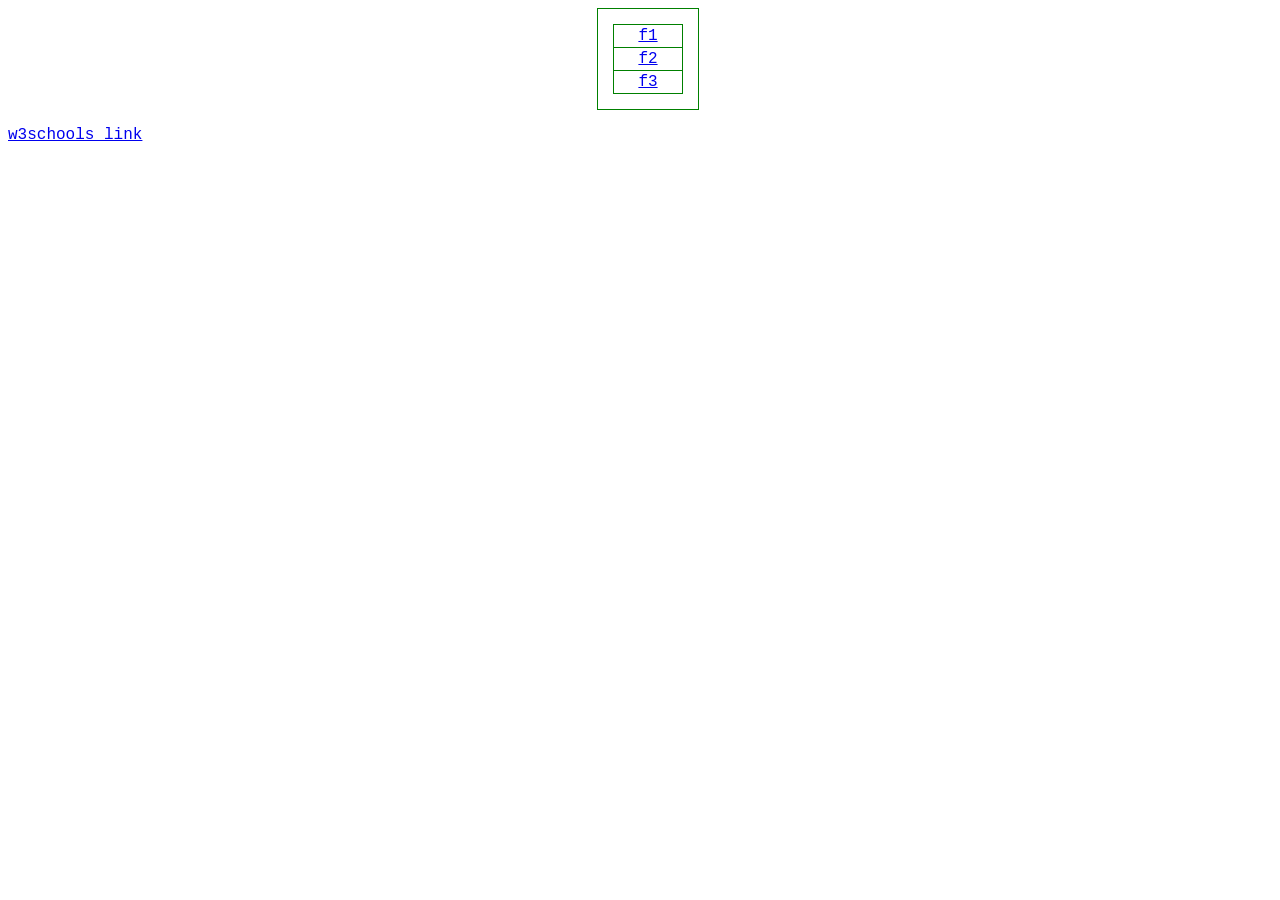
==== index.html @ 2f9ca572 "Add hotel project pages" ====
<!DOCTYPE html>
<html lang="en">

<head>
    <meta charset="UTF-8">
    <meta name="viewport" content="width=device-width, initial-scale=1.0">
    <title>Document</title>
    <style>
        body {
            width: 100%;
            font-family: 'Courier New', Courier, monospace;

        }

        .box {
            margin: auto;
            width: 100px;
            height: 100px;
            border: 1px solid green;
            display: grid;
            place-items: center;
        }

        .box table {
            width: 70%;
            height: 70%;
            border-collapse: collapse;
        }

        .box td {
            border: 1px solid green;
            text-align: center;
        }
    </style>
</head>

<body>
    <div class="box">
        <table>
            <tbody>
                <tr>
                    <td><a href="./f1.html">f1</a></td>
                </tr>
                <tr>
                    <td><a href="./f2.html">f2</a></td>
                </tr>
                <tr>
                    <td><a href="./f3.html">f3</a></td>
                </tr>
            </tbody>
        </table>
    </div>
    <p><a href="https://www.w3schools.com/html/html_links.asp">w3schools link</a>
    </p>
    <p>
    </p>
    <p>
    </p>
    <p>
    </p>
</body>

</html>
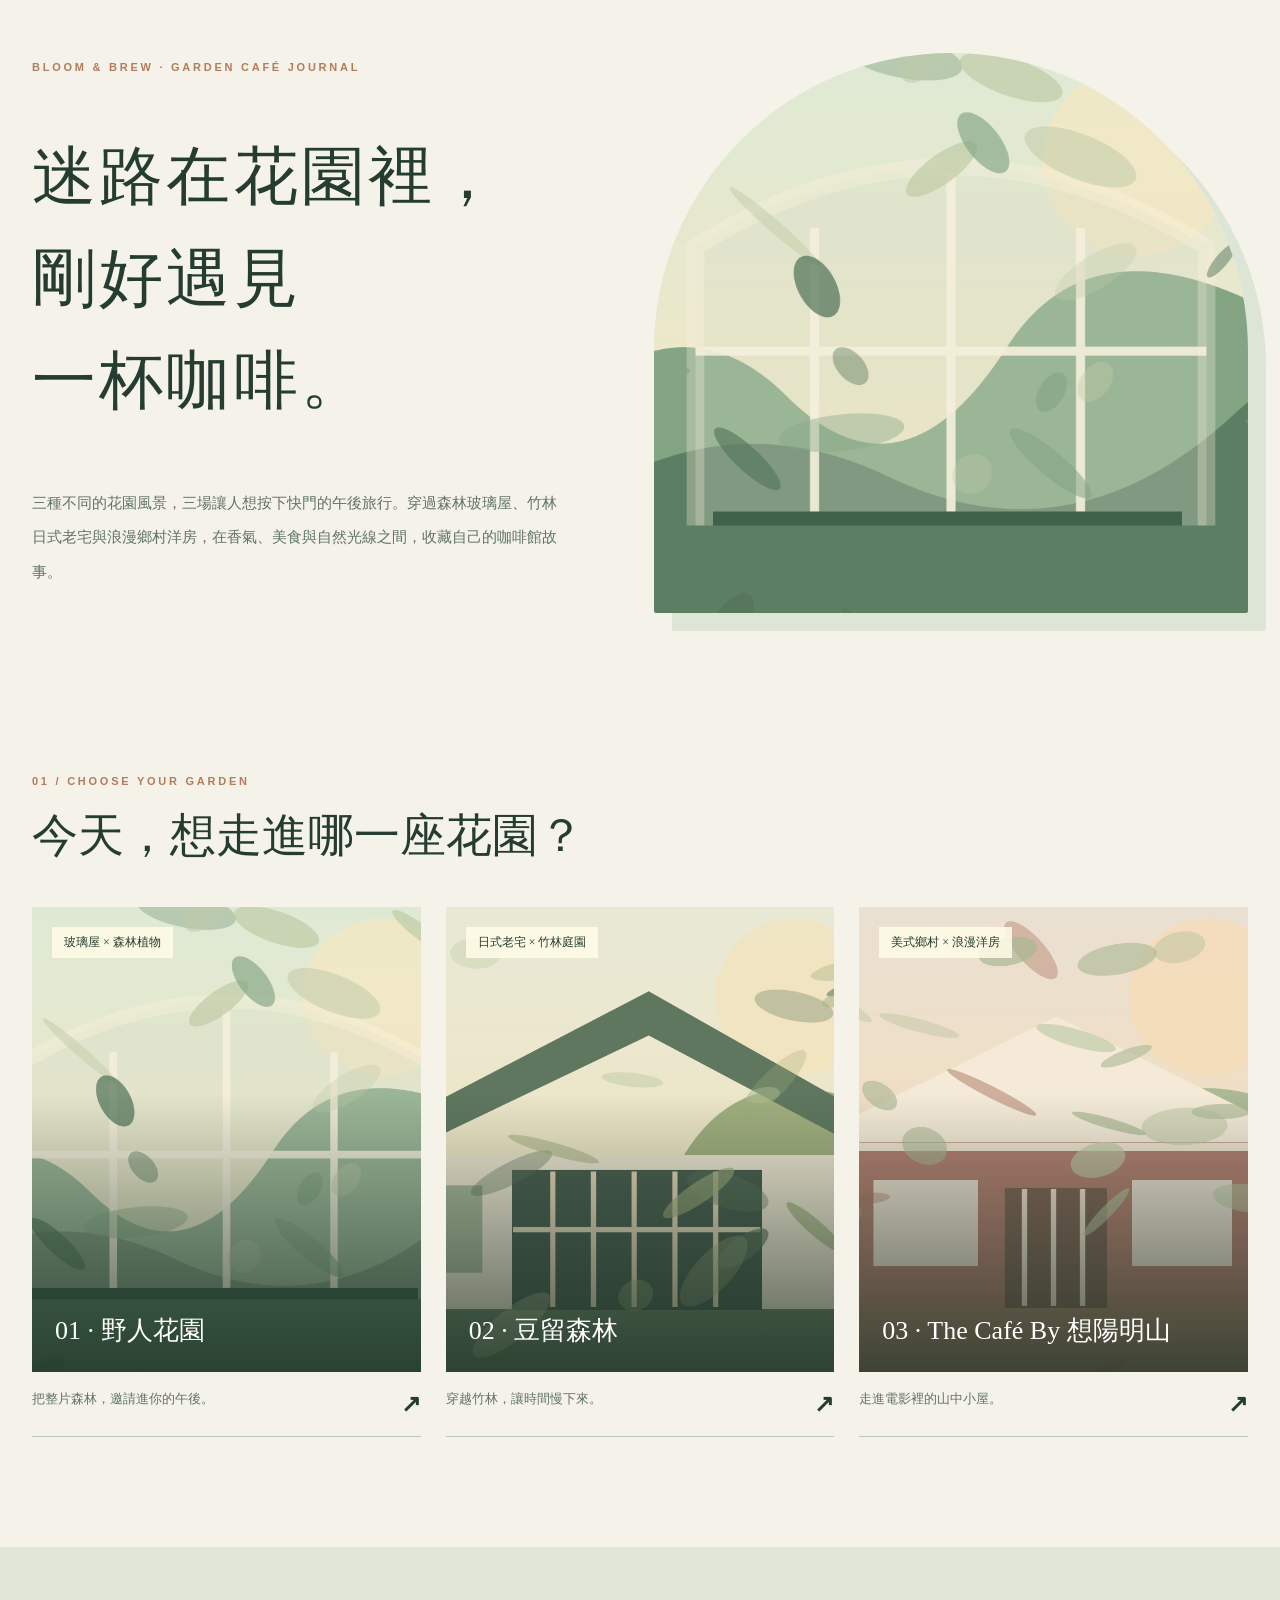
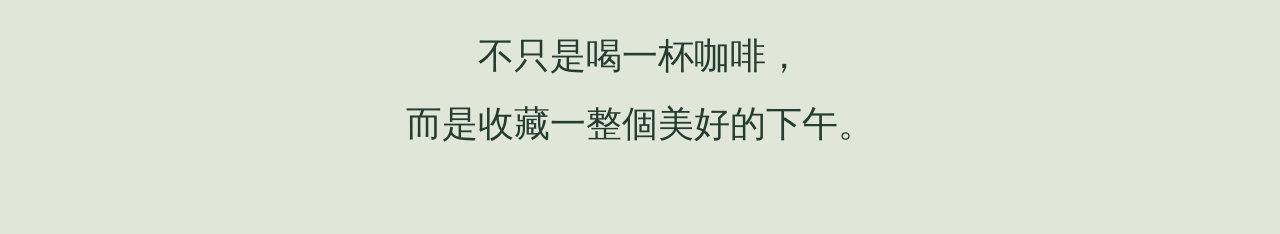
==== commit 4943b1c3: "Update hotel cafe website Co-authored-by: Copilot <223556219+Copilot@users.noreply.github.com>" ====
--- a/index.html
+++ b/index.html
@@ -1,63 +1,63 @@
 <!DOCTYPE html>
-<html lang="en">
+<html lang="zh-Hant">
 
 <head>
-    <meta charset="UTF-8">
-    <meta name="viewport" content="width=device-width, initial-scale=1.0">
-    <title>Document</title>
-    <style>
-        body {
-            width: 100%;
-            font-family: 'Courier New', Courier, monospace;
-
-        }
-
-        .box {
-            margin: auto;
-            width: 100px;
-            height: 100px;
-            border: 1px solid green;
-            display: grid;
-            place-items: center;
-        }
-
-        .box table {
-            width: 70%;
-            height: 70%;
-            border-collapse: collapse;
-        }
-
-        .box td {
-            border: 1px solid green;
-            text-align: center;
-        }
-    </style>
+    <meta charset="utf-8" />
+    <meta content="width=device-width,initial-scale=1" name="viewport" />
+    <meta content="#f5f2e9" name="theme-color" />
+    <title>花間漫遊｜三間花園咖啡館</title>
+    <link href="style.css" rel="stylesheet" />
 </head>
 
 <body>
-    <div class="box">
-        <table>
-            <tbody>
-                <tr>
-                    <td><a href="./f1.html">f1</a></td>
-                </tr>
-                <tr>
-                    <td><a href="./f2.html">f2</a></td>
-                </tr>
-                <tr>
-                    <td><a href="./f3.html">f3</a></td>
-                </tr>
-            </tbody>
-        </table>
-    </div>
-    <p><a href="https://www.w3schools.com/html/html_links.asp">w3schools link</a>
-    </p>
-    <p>
-    </p>
-    <p>
-    </p>
-    <p>
-    </p>
+    <section class="home-hero wrap">
+        <div>
+            <div class="micro">BLOOM &amp; BREW · GARDEN CAFÉ JOURNAL</div>
+            <h1>迷路在花園裡，<br />剛好遇見<br />一杯咖啡。</h1>
+            <p>三種不同的花園風景，三場讓人想按下快門的午後旅行。穿過森林玻璃屋、竹林日式老宅與浪漫鄉村洋房，在香氣、美食與自然光線之間，收藏自己的咖啡館故事。</p>
+        </div>
+        <div class="home-image"><img alt="森林玻璃咖啡館情境圖片" data-fallback-src="images/savage-1.png"
+                data-original-src="https://mir-s3-cdn-cf.behance.net/project_modules/2800_opt_1/9417a9144104761.628645da55797.jpg"
+                loading="lazy"
+                onerror="if(this.dataset.failed)return;this.dataset.failed='1';this.src=this.dataset.fallbackSrc;this.title='原始照片無法載入，目前顯示本機備用圖片';"
+                referrerpolicy="no-referrer"
+                src="https://mir-s3-cdn-cf.behance.net/project_modules/2800_opt_1/9417a9144104761.628645da55797.jpg" />
+        </div>
+    </section>
+    <section class="section">
+        <div class="wrap">
+            <div class="micro">01 / CHOOSE YOUR GARDEN</div>
+            <h2>今天，想走進哪一座花園？</h2>
+            <div class="cards"><a class="card" href="savage.html">
+                    <div class="card-img"><img alt="野人花園情境圖片" data-fallback-src="images/savage-1.png"
+                            data-original-src="https://mir-s3-cdn-cf.behance.net/project_modules/2800_opt_1/9417a9144104761.628645da55797.jpg"
+                            loading="lazy"
+                            onerror="if(this.dataset.failed)return;this.dataset.failed='1';this.src=this.dataset.fallbackSrc;this.title='原始照片無法載入，目前顯示本機備用圖片';"
+                            referrerpolicy="no-referrer"
+                            src="https://mir-s3-cdn-cf.behance.net/project_modules/2800_opt_1/9417a9144104761.628645da55797.jpg" /><span
+                            class="card-tag">玻璃屋 × 森林植物</span><span class="card-title">01 · 野人花園</span></div>
+                    <div class="card-caption">把整片森林，邀請進你的午後。<b>↗</b></div>
+                </a><a class="card" href="cama.html">
+                    <div class="card-img"><img alt="豆留森林情境圖片" data-fallback-src="images/cama-1.png"
+                            data-original-src="https://i0.wp.com/decolifetw.com/wp-content/uploads/2023/04/%E8%B1%86%E7%95%99%E6%A3%AE%E6%9E%97-1974.jpg?resize=1020%2C680&amp;ssl=1"
+                            loading="lazy"
+                            onerror="if(this.dataset.failed)return;this.dataset.failed='1';this.src=this.dataset.fallbackSrc;this.title='原始照片無法載入，目前顯示本機備用圖片';"
+                            referrerpolicy="no-referrer"
+                            src="https://i0.wp.com/decolifetw.com/wp-content/uploads/2023/04/%E8%B1%86%E7%95%99%E6%A3%AE%E6%9E%97-1974.jpg?resize=1020%2C680&amp;ssl=1" /><span
+                            class="card-tag">日式老宅 × 竹林庭園</span><span class="card-title">02 · 豆留森林</span></div>
+                    <div class="card-caption">穿越竹林，讓時間慢下來。<b>↗</b></div>
+                </a><a class="card" href="thecafe.html">
+                    <div class="card-img"><img alt="The Café By 想陽明山情境圖片" data-fallback-src="images/thecafe-1.png"
+                            data-original-src="https://uc.udn.com.tw/photo/2024/03/14/0/29193911.jpg" loading="lazy"
+                            onerror="if(this.dataset.failed)return;this.dataset.failed='1';this.src=this.dataset.fallbackSrc;this.title='原始照片無法載入，目前顯示本機備用圖片';"
+                            referrerpolicy="no-referrer"
+                            src="https://uc.udn.com.tw/photo/2024/03/14/0/29193911.jpg" /><span class="card-tag">美式鄉村 ×
+                            浪漫洋房</span><span class="card-title">03 · The Café By 想陽明山</span></div>
+                    <div class="card-caption">走進電影裡的山中小屋。<b>↗</b></div>
+                </a></div>
+        </div>
+    </section>
+    <div class="endnote">不只是喝一杯咖啡，<br />而是收藏一整個美好的下午。</div>
 </body>
 
 </html>
--- a/style.css
+++ b/style.css
@@ -0,0 +1 @@
+*{box-sizing:border-box}html{scroll-behavior:smooth}body{margin:0;background:#f5f2e9;color:#253d30;font-family:'Noto Serif TC','Songti TC','Microsoft JhengHei',serif}img{display:block;width:100%;height:100%;object-fit:cover}a{color:inherit;text-decoration:none}.wrap{width:min(1270px,calc(100% - 64px));margin:auto}.micro{color:#b47c5a;font:700 11px Arial,sans-serif;letter-spacing:.25em;text-transform:uppercase}.home-hero{min-height:690px;display:grid;grid-template-columns:.95fr 1.05fr;gap:7%;align-items:center;padding:50px 0 75px}.home-hero h1{font-weight:500;font-size:clamp(40px,5vw,76px);line-height:1.6;letter-spacing:.05em}.home-hero p,.lead{color:#617465;font-size:15px;line-height:2.3}.home-image{height:560px;border-radius:300px 300px 2px 2px;overflow:hidden;box-shadow:18px 18px 0 #dce5d6}.section{padding:85px 0 110px}.section h2{font-size:clamp(30px,3.8vw,46px);font-weight:500;margin:18px 0 40px}.cards{display:grid;grid-template-columns:repeat(3,1fr);gap:25px}.card{display:block}.card-img{height:465px;overflow:hidden;position:relative;background:#b2c0ac}.card-img img{transition:transform .6s}.card:hover img{transform:scale(1.06)}.card-img:after{content:'';position:absolute;inset:40% 0 0;background:linear-gradient(transparent,#172c20bc)}.card-title{position:absolute;bottom:24px;left:23px;color:#fff;font-size:26px;z-index:1}.card-tag{position:absolute;top:20px;left:20px;padding:7px 12px;background:#fffce7dd;font-size:12px;z-index:1}.card-caption{padding:18px 0;border-bottom:1px solid #bbc7b7;color:#617465;font-size:13px;display:flex;justify-content:space-between;gap:10px}.card-caption b{font-size:24px;color:#253d30}.endnote{padding:75px 15px;background:#e0e7d8;text-align:center;line-height:1.9;font-size:clamp(22px,3vw,36px)}.detail-hero{height:670px;position:relative;isolation:isolate;overflow:hidden;background:#567764}.detail-hero>img{position:absolute;inset:0}.detail-hero:before{content:'';inset:0;position:absolute;background:linear-gradient(90deg,#12281ebd,#13251b3b);z-index:1}.hero-copy{position:relative;z-index:2;height:100%;display:flex;flex-direction:column;justify-content:center;color:white}.hero-copy h1{font-size:clamp(41px,6vw,82px);font-weight:500;line-height:1.45;margin:16px 0 0}.hero-copy em{font-size:30px;font-weight:400}.hero-copy p{font-size:16px;letter-spacing:.1em}.back{display:inline-block;position:absolute;top:34px;font:13px Arial,sans-serif;color:#f7f7ed}.split{display:grid;grid-template-columns:.95fr 1.05fr;gap:9%;align-items:start}.split h2{font-size:clamp(28px,3.2vw,44px);font-weight:500;line-height:1.65;margin:15px 0}.split p{font-size:14px;line-height:2.35;color:#657467}.quote{padding:51px 15px;background:#e1e8db;text-align:center;font-size:clamp(21px,3vw,32px);line-height:1.8}.gallery{display:grid;grid-template-columns:1.15fr .85fr;gap:20px}.gallery-large{height:680px}.gallery-side{display:grid;gap:20px}.gallery-side figure{height:330px}.gallery figure{position:relative;margin:0;overflow:hidden;background:#b4c3b6}.gallery figcaption{position:absolute;bottom:0;left:0;right:0;background:linear-gradient(transparent,#203328bf);color:#fff;padding:45px 22px 18px;font-size:19px}.food-sec{background:#e6eadd}.food-grid{display:grid;grid-template-columns:1fr 1fr;gap:9%;align-items:center}.food-img{height:490px}.food-sec h2{font-size:clamp(29px,3vw,44px);line-height:1.55;font-weight:500}.food-sec p{font-size:15px;line-height:2.2;color:#617465}.menu{border-top:1px solid #b9c7b8;padding:22px 0;font-size:14px}.visit{background:#233d30;color:white;padding:54px 0}.visit-grid{display:grid;grid-template-columns:1fr 1.2fr auto;gap:35px;align-items:center}.visit h2{font-weight:500;font-size:26px}.visit p{font-size:12px;line-height:2.1;color:#d3ddce}.button{display:inline-flex;align-items:center;justify-content:center;padding:15px 20px;background:#e8e3cc;color:#263c2e;font-size:13px;font-family:Arial,sans-serif;font-weight:bold;white-space:nowrap}.button:hover{background:white}.nav-bottom{padding:48px 0;display:flex;align-items:center;justify-content:space-between;gap:15px}.nav-bottom a{font-size:18px}.nav-bottom a:hover{color:#ab7257}.fine{font:11px Arial,sans-serif;color:#768578;line-height:1.9;margin-top:18px}.official{display:flex;flex-direction:column;gap:10px}@media(max-width:800px){.wrap{width:calc(100% - 38px)}.home-hero{grid-template-columns:1fr;gap:25px}.home-image{height:410px}.cards{grid-template-columns:1fr}.card-img{height:385px}.detail-hero{height:560px}.split,.gallery,.food-grid,.visit-grid{grid-template-columns:1fr}.gallery-large{height:430px}.gallery-side{grid-template-columns:1fr 1fr}.gallery-side figure{height:240px}.food-img{height:340px}.section{padding:65px 0}.visit-grid{gap:15px}.official{flex-direction:row;flex-wrap:wrap}}@media(max-width:460px){.home-hero h1{font-size:39px}.home-image{height:320px}.gallery-side{grid-template-columns:1fr}.gallery-side figure{height:270px}.hero-copy h1{font-size:38px}.hero-copy em{font-size:19px}.nav-bottom a{font-size:14px}}
